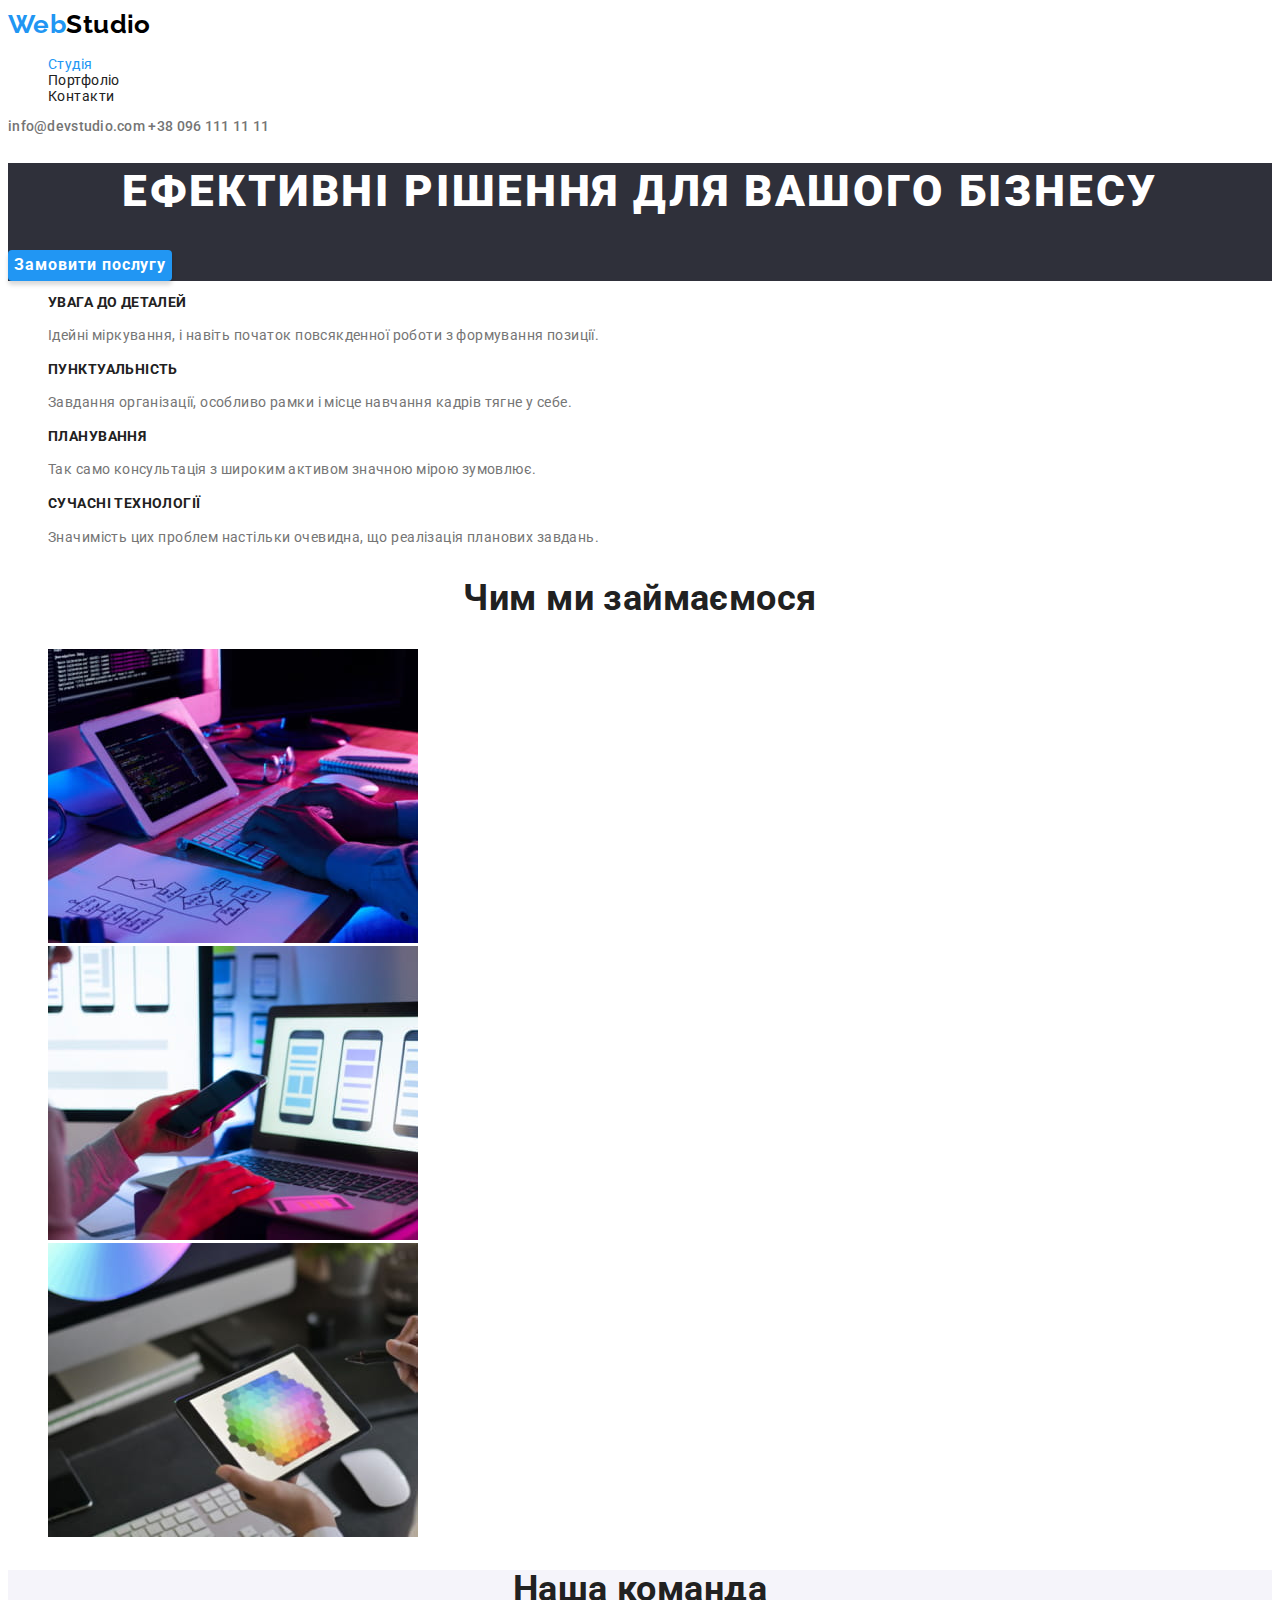
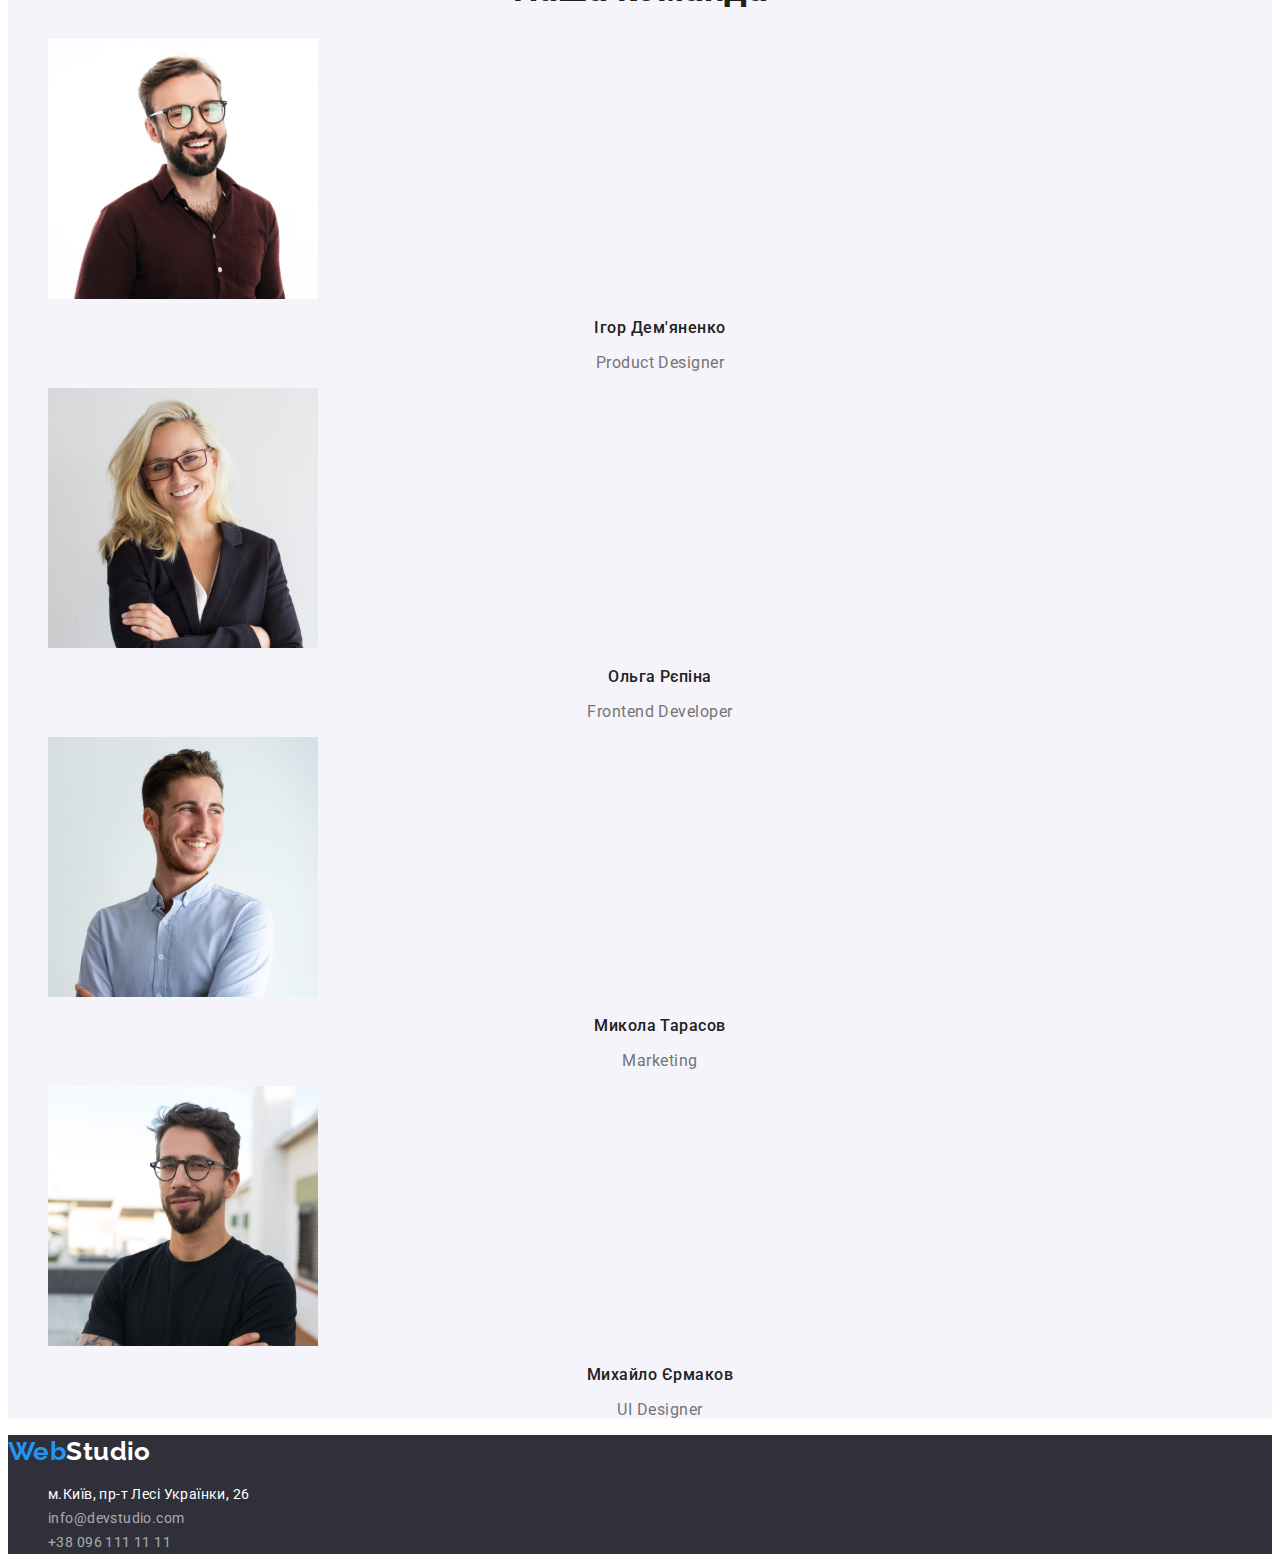
==== index.html @ 526a361c "Initial commit" ====
<!DOCTYPE html>
<html lang="uk">
  <head>
    <meta charset="UTF-8" />
    <meta http-equiv="X-UA-Compatible" content="IE=edge" />
    <meta name="viewport" content="width=device-width, initial-scale=1.0" />
    <title lang="en">WebStudio</title>
    <!--Custom styles-->
    <link rel="stylesheet" href="./css/styles.css" />
    <link
      href="https://fonts.googleapis.com/css2?family=Oleo+Script&family=Raleway:wght@700&family=Roboto:wght@400;500;700;900&display=swap"
      rel="stylesheet"
    />
  </head>
  <body>
    <header>
      <a href="index.html"><span class="logo-blue">Web</span><span class="logo-black">Studio</span></a>
      <nav class="nav">
        <ul class="list">
          <li><a class="nav-link-current" href="index.html">Студія</a></li>
          <li><a class="nav-link" href="portfolio.html">Портфоліо</a></li>
          <li><a class="nav-link" href="index.html">Контакти</a></li>
        </ul>
      </nav>
      <div>
        <a class="contact-link" href="mailto:info@devstudio.com">info@devstudio.com</a>
        <a class="contact-link" href="tel:+380961111111">+38 096 111 11 11</a>
      </div>
    </header>
    <main>
      <!--Head-->
      <section class="cover">
        <h1 class="hero-title">Ефективні рішення для вашого бізнесу</h1>
        <button class="button" type="button">Замовити послугу</button>
      </section>
      <!--Work-->
      <section>
        <h2 class="visually-hidden">Переваги</h2>
        <ul class="list">
          <li>
            <h3 class="features-name">увага до деталей</h3>
            <p class="features-text"
              >Ідейні міркування, і навіть початок повсякденної роботи з формування позиції.</p
            >
          </li>
          <li>
            <h3 class="features-name">пунктуальність</h3>
            <p class="features-text"
              >Завдання організації, особливо рамки і місце навчання кадрів тягне у себе.</p
            >
          </li>
          <li>
            <h3 class="features-name">планування</h3>
            <p class="features-text"
              >Так само консультація з широким активом значною мірою зумовлює.</p
            >
          </li>
          <li>
            <h3 class="features-name">сучасні технології</h3>
            <p class="features-text"
              >Значимість цих проблем настільки очевидна, що реалізація планових завдань.</p
            >
          </li>
        </ul>
      </section>
      <section>
        <h2 class="section-head">Чим ми займаємося</h2>
        <ul class="img-list">
          <li
            ><img
              src="./images/work/box1.jpg"
              alt="man typing on a keyboard"
              width="370"
              height="294"
          /></li>
          <li
            ><img
              src="./images/work/box2.jpg"
              alt="smartphone and laptop synchronization"
              width="370"
              height="294"
          /></li>
          <li
            ><img src="./images/work/box3.jpg" alt="colors on tablet" width="370" height="294"
          /></li>
        </ul>
      </section>
      <!--Team-->
      <section class="team">
        <h2 class="section-head">Наша команда</h2>
        <ul class="img-list">
          <li>
            <img
              src="./images/team/team-card-1.jpg"
              alt="Igor Demyanenko"
              width="270"
              height="260"
            />
            <h3 class="name-item">Ігор Дем'яненко</h3>
            <p class="skill-item">Product Designer</p>
          </li>
          <li>
            <img src="./images/team/team-card-2.jpg" alt="Olga Repina" width="270" height="260" />
            <h3 class="name-item">Ольга Рєпіна</h3>
            <p class="skill-item">Frontend Developer</p>
          </li>
          <li>
            <img
              src="./images/team/team-card-3.jpg"
              alt="Mikola Tarasov"
              width="270"
              height="260"
            />
            <h3 class="name-item">Микола Тарасов</h3>
            <p class="skill-item">Marketing</p>
          </li>
          <li>
            <img
              src="./images/team/team-card-4.jpg"
              alt="Mikhailo Yermakov"
              width="270"
              height="260"
            />
            <h3 class="name-item">Михайло Єрмаков</h3>
            <p class="skill-item">UI Designer</p>
          </li>
        </ul>
      </section>
    </main>
    <footer class="footer">
      <div class="logo-footer">
        <a href="index.html"><span class="logo-blue">Web</span><span class="logo-white">Studio</span></a>
      </div>
      <address class="address">
        <ul class="address list">
          <li class="address-item">
            <a
              class="address-place"
              href="https://goo.gl/maps/5dyNqoqy7dvXmAK19"
              target="_blank"
              rel="noopener nofollow"
              >м.Київ, пр-т Лесі Українки, 26</a
            >
          </li>
          <li class="address-item">
            <a class="address-contact" href="mailto:info@devstudio.com">info@devstudio.com</a>
          </li>
          <li class="address-item">
            <a class="address-contact" href="tel:+380961111111">+38 096 111 11 11</a>
          </li>
        </ul>
      </address>
    </footer>
  </body>
</html>
---- css/styles.css ----
:root {
  --main-text-color: #212121;
  --title-text-color: #757575;
  --accent-color: #2196f3;
  --main-background-color: #ffffff;
  --background-team: #f5f4fa;
  --logo-black: #000000;
  --background-porfolio: #eeeeee;
  --horisontal-line: #ececec;
  --background-footer: #2f303a;
}

body {
  background-color: var(--main-background-color);
  color: var(--main-text-color);
  font-family: 'Roboto', sans-serif, 'Raleway', sans-serif;
  font-size: 14px;
  letter-spacing: 0.03em;
}

.logo-blue, .logo-black, .logo-white {
  color: var(--accent-color);
  text-decoration: none;
  font-style: normal;
  font-weight: 700;
  font-size: 26px;
  /*line-height: 31px;*/
  line-height: 1.3;
  font-family: Raleway;
}
.logo-black {
  color: var(--logo-black);
}

.logo-white {
  color: var(--main-background-color);
  
}

a {
  /*font-weight: 500;
  font-size: 14px;
  line-height: 1.14;*/
  text-decoration: none;
}

.list {
  list-style: none;
}

.nav-link {
  color: var(--main-text-color);
}

.nav-link-current {
  color: var(--accent-color);
}

.nav-link:hover {
  color: var(--accent-color);
}
.contact-link {
  color: var(--title-text-color);
  font-style: normal;
  font-weight: 500;
  font-size: 14px;
  line-height: 16px;
  letter-spacing: 0.02em;
}
.contact-link:hover, 
.contact-link:focus {
  color: var(--accent-color);
}
.cover {
  background-color: #2f303a;
}
.hero-title {
  font-size: 44px;
  font-weight: 900;
  line-height: 1.3;
  text-align: center;
  text-transform: uppercase;
  color: var(--main-background-color);
  letter-spacing: 0.06em;
}
.button {
  font-family: inherit;
  color: var(--main-background-color);
  background-color: var(--accent-color);
  font-weight: 700;
  font-size: 16px;
  line-height: 1.8;
  display: flex;
  align-items: center;
  text-align: center;
  box-shadow: 0px 4px 4px rgba(0, 0, 0, 0.15);
  border-radius: 4px;
  cursor: pointer;
  letter-spacing: 0.06em;
}
.visually-hidden {
  position: absolute;
  width: 1px;
  height: 1px;
  margin: -1px;
  border: 0;
  padding: 0;
  white-space: nowrap;
  clip-path: inset(100%);
  clip: rect(0 0 0 0);
  overflow: hidden;
}

.features-name {
  font-size: 14px;
  line-height: 1.1;
  text-transform: uppercase;
}
.features-text {
  font-size: 14px;
  line-height: 1.7;
  color: var(--title-text-color);
}
.team {
  background-color: var(--background-team);
}
.section-head {
  font-size: 36px;
  line-height: 1.1;
  text-align: center;
}
.img-list {
  list-style-type: none;
}
.name-item {
  font-family: 'Roboto';
  font-style: normal;
  font-weight: 500;
  font-size: 16px;
  line-height: 19px;
  text-align: center;
  letter-spacing: 0.03em;
  top: 1922px;
  color: var(--main-text-color);
}
.skill-item {
  font-family: 'Roboto';
  font-style: normal;
  font-weight: 400;
  font-size: 16px;
  line-height: 19px;
  text-align: center;
  letter-spacing: 0.03em;
  color: var(--title-text-color);
}
.footer {
  color: rgba(255, 255, 255, 0.6);
  background-color: var(--background-footer);
}
.logo-footer {
  font-size: 26px;
  line-height: 1.2;
  text-decoration: none;
}
.address {
  font-style: inherit;
}
.list {
  list-style: none;
}
.address-place:hover {
  color: var(--accent-color);
}
.address-contact:hover {
  color: var(--accent-color);
}
.address-place {
  font-size: 14px;
  line-height: 1.7;
  color: var(--main-background-color);
}
.link {
  text-decoration: none;
}
.address-contact {
  font-size: 14px;
  line-height: 1.7;
  color: rgba(255, 255, 255, 0.6);
}
.group-nav {
  list-style-type: none;
  font-family: inherit;
}
button {
  border: none;
}
.btn {
  color: var(--main-text-color);
  background-color: var(--background-team);
  font-weight: 500;
  font-size: 16px;
  line-height: 26px;
  text-align: center;
  letter-spacing: 0.03em;
  border-radius: 4px;
  
}
.btn:hover {
  color: var(--main-background-color);
  background-color: #2196f3;
}

.project-name {
  font-style: normal;
  font-weight: 700;
  font-size: 18px;
  line-height: 36px;
  letter-spacing: 0.06em;
  color: var(--main-text-color);
}
.project-text {
  font-style: normal;
  font-weight: 400;
  font-size: 16px;
  line-height: 30px;
  letter-spacing: 0.03em;
  color: var(--title-text-color);
}
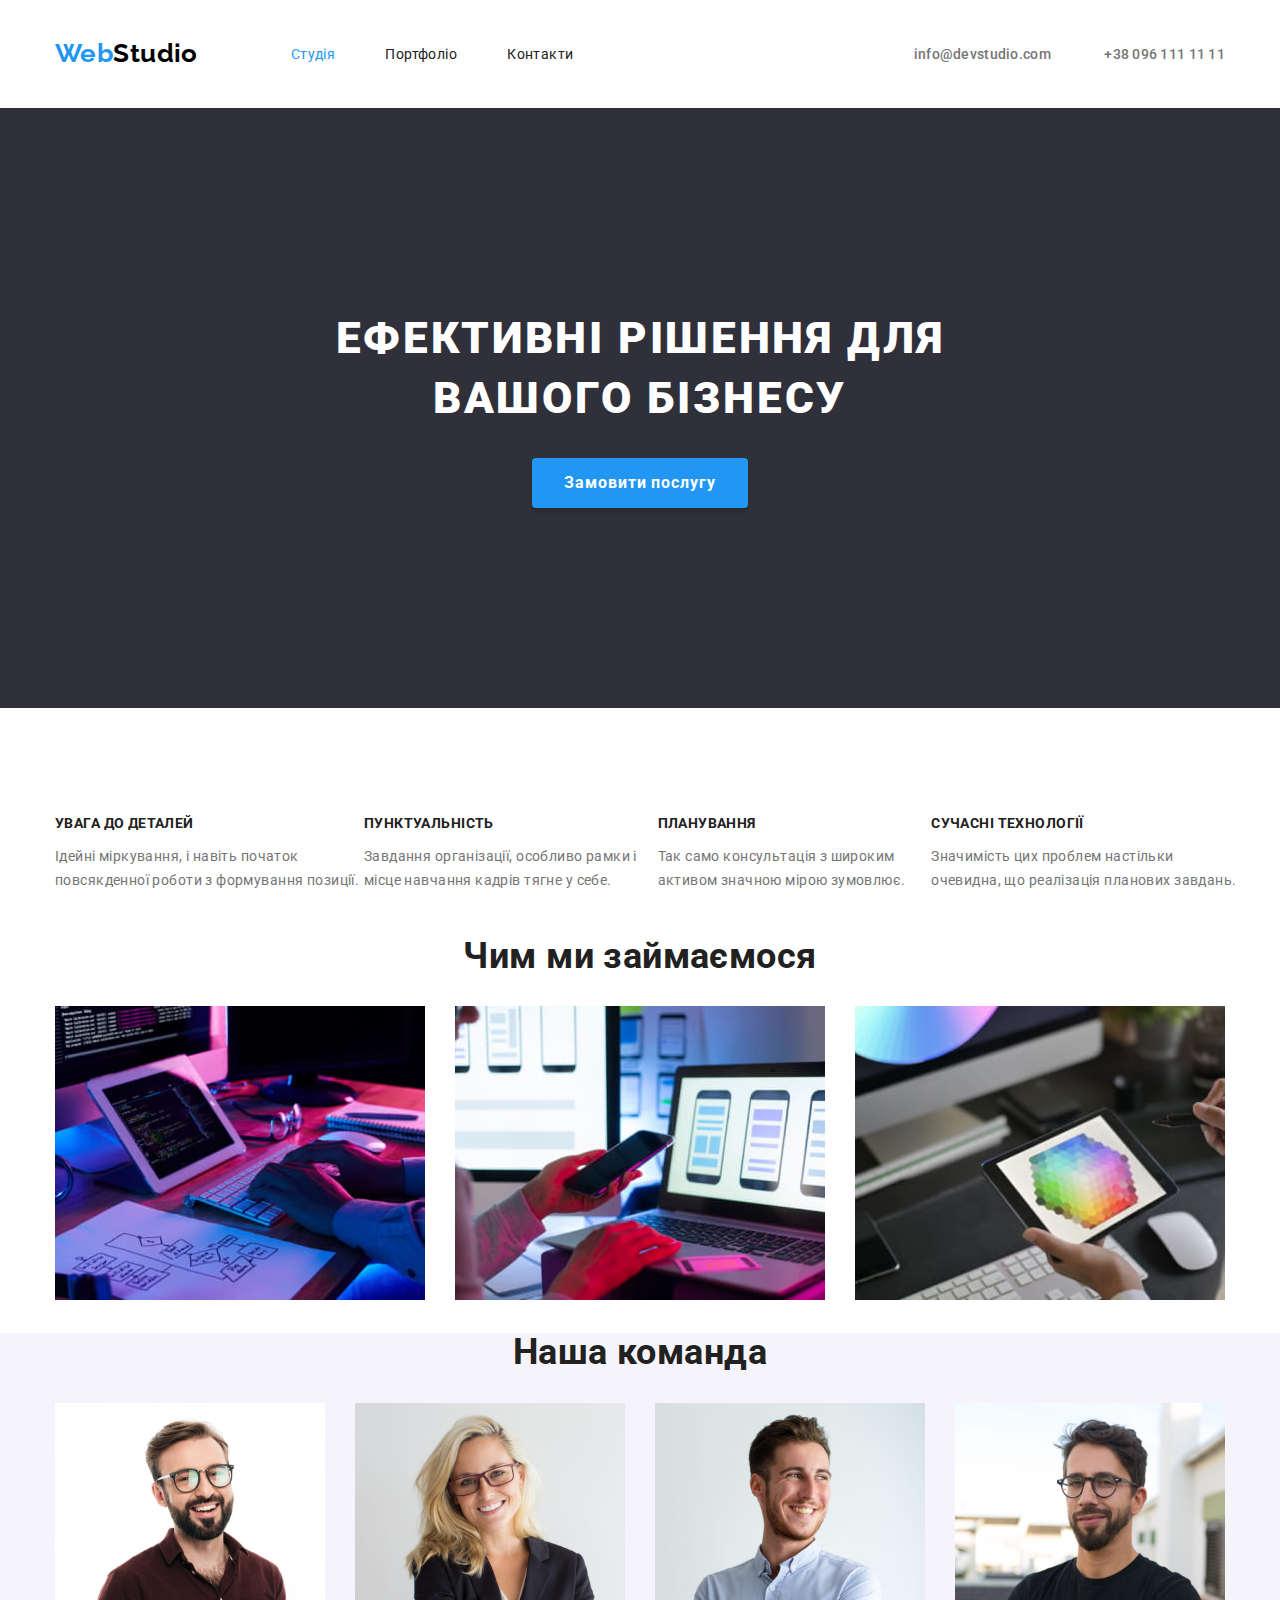
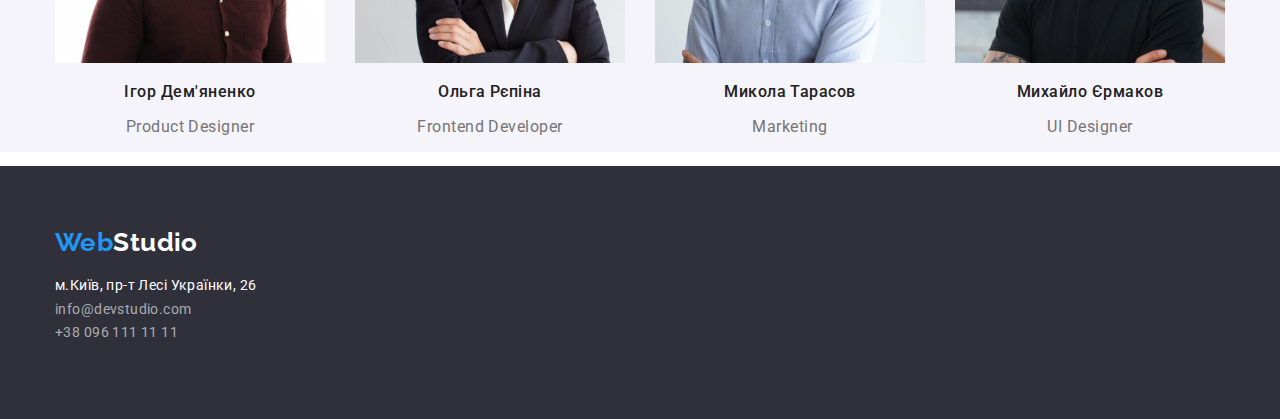
==== commit f9e36d3d: "upd" ====
--- a/index.html
+++ b/index.html
@@ -6,6 +6,10 @@
     <meta name="viewport" content="width=device-width, initial-scale=1.0" />
     <title lang="en">WebStudio</title>
     <!--Custom styles-->
+    <link
+      rel="stylesheet"
+      href="https://cdnjs.cloudflare.com/ajax/libs/modern-normalize/1.1.0/modern-normalize.min.css"
+    />
     <link rel="stylesheet" href="./css/styles.css" />
     <link
       href="https://fonts.googleapis.com/css2?family=Oleo+Script&family=Raleway:wght@700&family=Roboto:wght@400;500;700;900&display=swap"
@@ -13,30 +17,32 @@
     />
   </head>
   <body>
-    <header>
-      <a href="index.html"><span class="logo-blue">Web</span><span class="logo-black">Studio</span></a>
-      <nav class="nav">
-        <ul class="list">
-          <li><a class="nav-link-current" href="index.html">Студія</a></li>
-          <li><a class="nav-link" href="portfolio.html">Портфоліо</a></li>
-          <li><a class="nav-link" href="index.html">Контакти</a></li>
+    <header class="page-header">
+      <nav class="nav container">
+        <a href="index.html"
+          ><span class="logo-blue">Web</span><span class="logo-black">Studio</span></a
+        >
+        <ul class="nav-list">
+          <li class="item"><a class="nav-link-current" href="index.html">Студія</a></li>
+          <li class="item"><a class="nav-link" href="portfolio.html">Портфоліо</a></li>
+          <li class="item"><a class="nav-link" href="index.html">Контакти</a></li>
         </ul>
+        <div class="contant-nav">
+          <a class="contact-link" href="mailto:info@devstudio.com">info@devstudio.com</a>
+          <a class="contact-link" href="tel:+380961111111">+38 096 111 11 11</a>
+        </div>
       </nav>
-      <div>
-        <a class="contact-link" href="mailto:info@devstudio.com">info@devstudio.com</a>
-        <a class="contact-link" href="tel:+380961111111">+38 096 111 11 11</a>
-      </div>
     </header>
     <main>
       <!--Head-->
       <section class="cover">
-        <h1 class="hero-title">Ефективні рішення для вашого бізнесу</h1>
+        <h1 class="hero-title">Ефективні рішення для <br />вашого бізнесу</h1>
         <button class="button" type="button">Замовити послугу</button>
       </section>
       <!--Work-->
-      <section>
+      <section class="work">
         <h2 class="visually-hidden">Переваги</h2>
-        <ul class="list">
+        <ul class="list container">
           <li>
             <h3 class="features-name">увага до деталей</h3>
             <p class="features-text"
@@ -64,8 +70,8 @@
         </ul>
       </section>
       <section>
-        <h2 class="section-head">Чим ми займаємося</h2>
-        <ul class="img-list">
+        <h2 class="section-head container">Чим ми займаємося</h2>
+        <ul class="img-list container">
           <li
             ><img
               src="./images/work/box1.jpg"
@@ -88,7 +94,7 @@
       <!--Team-->
       <section class="team">
         <h2 class="section-head">Наша команда</h2>
-        <ul class="img-list">
+        <ul class="img-list container">
           <li>
             <img
               src="./images/team/team-card-1.jpg"
@@ -128,11 +134,13 @@
       </section>
     </main>
     <footer class="footer">
-      <div class="logo-footer">
-        <a href="index.html"><span class="logo-blue">Web</span><span class="logo-white">Studio</span></a>
+      <div class="logo-footer container">
+        <a href="index.html"
+          ><span class="logo-blue">Web</span><span class="logo-white">Studio</span></a
+        >
       </div>
       <address class="address">
-        <ul class="address list">
+        <ul class="address-list container">
           <li class="address-item">
             <a
               class="address-place"
--- a/css/styles.css
+++ b/css/styles.css
@@ -18,7 +18,21 @@
   letter-spacing: 0.03em;
 }
 
-.logo-blue, .logo-black, .logo-white {
+.page-header {
+  background-color: var(--main-background-color);
+}
+
+.nav {
+  display: flex;
+  align-items: center;
+  margin-left: auto;
+  margin-right: auto;
+  width: 1230px;
+}
+
+.logo-blue,
+.logo-black,
+.logo-white {
   color: var(--accent-color);
   text-decoration: none;
   font-style: normal;
@@ -29,12 +43,12 @@
   font-family: Raleway;
 }
 .logo-black {
+  margin-right: 93px;
   color: var(--logo-black);
 }
 
 .logo-white {
   color: var(--main-background-color);
-  
 }
 
 a {
@@ -43,11 +57,32 @@
   line-height: 1.14;*/
   text-decoration: none;
 }
-
+.nav-list {
+  list-style: none;
+  display: flex;
+  padding-left: 0;
+}
 .list {
-  list-style: none;
-}
-
+  display: flex;
+  margin-top: 94px;
+  margin-left: auto;
+  margin-right: auto;
+  width: 1230px;
+  list-style: none;
+  padding-left: 0;
+  padding-right: 30px;
+}
+.list:last-child {
+  padding-right: 0;
+}
+
+.item {
+  margin-right: 50px;
+}
+
+.item:last-child {
+  margin-right: 0;
+}
 .nav-link {
   color: var(--main-text-color);
 }
@@ -59,6 +94,25 @@
 .nav-link:hover {
   color: var(--accent-color);
 }
+
+.nav-link-current,
+.nav-link {
+  display: block;
+  padding-top: 32px;
+  padding-bottom: 32px;
+}
+.contant-nav {
+  margin-left: auto;
+}
+
+.contant-nav .contact-link {
+  margin-right: 50px;
+}
+
+.contact-link:last-child {
+  margin-right: 0;
+}
+
 .contact-link {
   color: var(--title-text-color);
   font-style: normal;
@@ -67,21 +121,33 @@
   line-height: 16px;
   letter-spacing: 0.02em;
 }
-.contact-link:hover, 
+.contact-link:hover,
 .contact-link:focus {
   color: var(--accent-color);
 }
 .cover {
   background-color: #2f303a;
+  text-align: center;
 }
 .hero-title {
+  margin: 0;
   font-size: 44px;
   font-weight: 900;
   line-height: 1.3;
-  text-align: center;
   text-transform: uppercase;
   color: var(--main-background-color);
   letter-spacing: 0.06em;
+  margin-bottom: 30px;
+  padding-top: 200px;
+  font-family: 'Roboto';
+  font-style: normal;
+  line-height: 60px;
+
+  text-align: center;
+  letter-spacing: 0.06em;
+  text-transform: uppercase;
+
+  color: #ffffff;
 }
 .button {
   font-family: inherit;
@@ -90,13 +156,18 @@
   font-weight: 700;
   font-size: 16px;
   line-height: 1.8;
-  display: flex;
-  align-items: center;
-  text-align: center;
+  /*display: flex;
+  align-items: center;
+  text-align: center;*/
   box-shadow: 0px 4px 4px rgba(0, 0, 0, 0.15);
   border-radius: 4px;
   cursor: pointer;
   letter-spacing: 0.06em;
+  margin-bottom: 200px;
+  width: 216px;
+  height: 50px;
+  left: 692px;
+  top: 430px;
 }
 .visually-hidden {
   position: absolute;
@@ -131,6 +202,28 @@
 }
 .img-list {
   list-style-type: none;
+  display: flex;
+  align-items: center;
+  margin-left: auto;
+  margin-right: auto;
+  width: 1230px;
+  padding-left: 0px;
+  padding-right: 0px;
+}
+.img-list li {
+  margin-right: 30px;
+}
+.img-list li:last-child {
+  margin-right: 0px;
+}
+.address {
+  padding-bottom: 60px;
+}
+.address-list .address-item {
+  text-decoration: none;
+}
+.address-list {
+  list-style: none;
 }
 .name-item {
   font-family: 'Roboto';
@@ -161,6 +254,7 @@
   font-size: 26px;
   line-height: 1.2;
   text-decoration: none;
+  padding-top: 60px;
 }
 .address {
   font-style: inherit;
@@ -188,6 +282,12 @@
   color: rgba(255, 255, 255, 0.6);
 }
 .group-nav {
+  display: flex;
+  align-items: center;
+
+  justify-content: center;
+  margin-top: 94px;
+
   list-style-type: none;
   font-family: inherit;
 }
@@ -195,6 +295,7 @@
   border: none;
 }
 .btn {
+  margin-right: 8px;
   color: var(--main-text-color);
   background-color: var(--background-team);
   font-weight: 500;
@@ -203,7 +304,8 @@
   text-align: center;
   letter-spacing: 0.03em;
   border-radius: 4px;
-  
+  padding: 6px 22px;
+  min-width: 73px;
 }
 .btn:hover {
   color: var(--main-background-color);
@@ -226,3 +328,26 @@
   letter-spacing: 0.03em;
   color: var(--title-text-color);
 }
+.img-portfolio {
+  list-style: none;
+  display: flex;
+  flex-wrap: wrap;
+  align-items: center;
+  margin-left: auto;
+  margin-right: auto;
+  width: 1230px;
+}
+.img-portfolio li {
+  padding-right: 30px;
+}
+.img-portfolio li:nth-last-child(3n + 1) {
+  padding-right: 0px;
+}
+.container {
+  width: 1200px;
+  padding-left: 15px;
+  padding-right: 15px;
+
+  margin-left: auto;
+  margin-right: auto;
+}
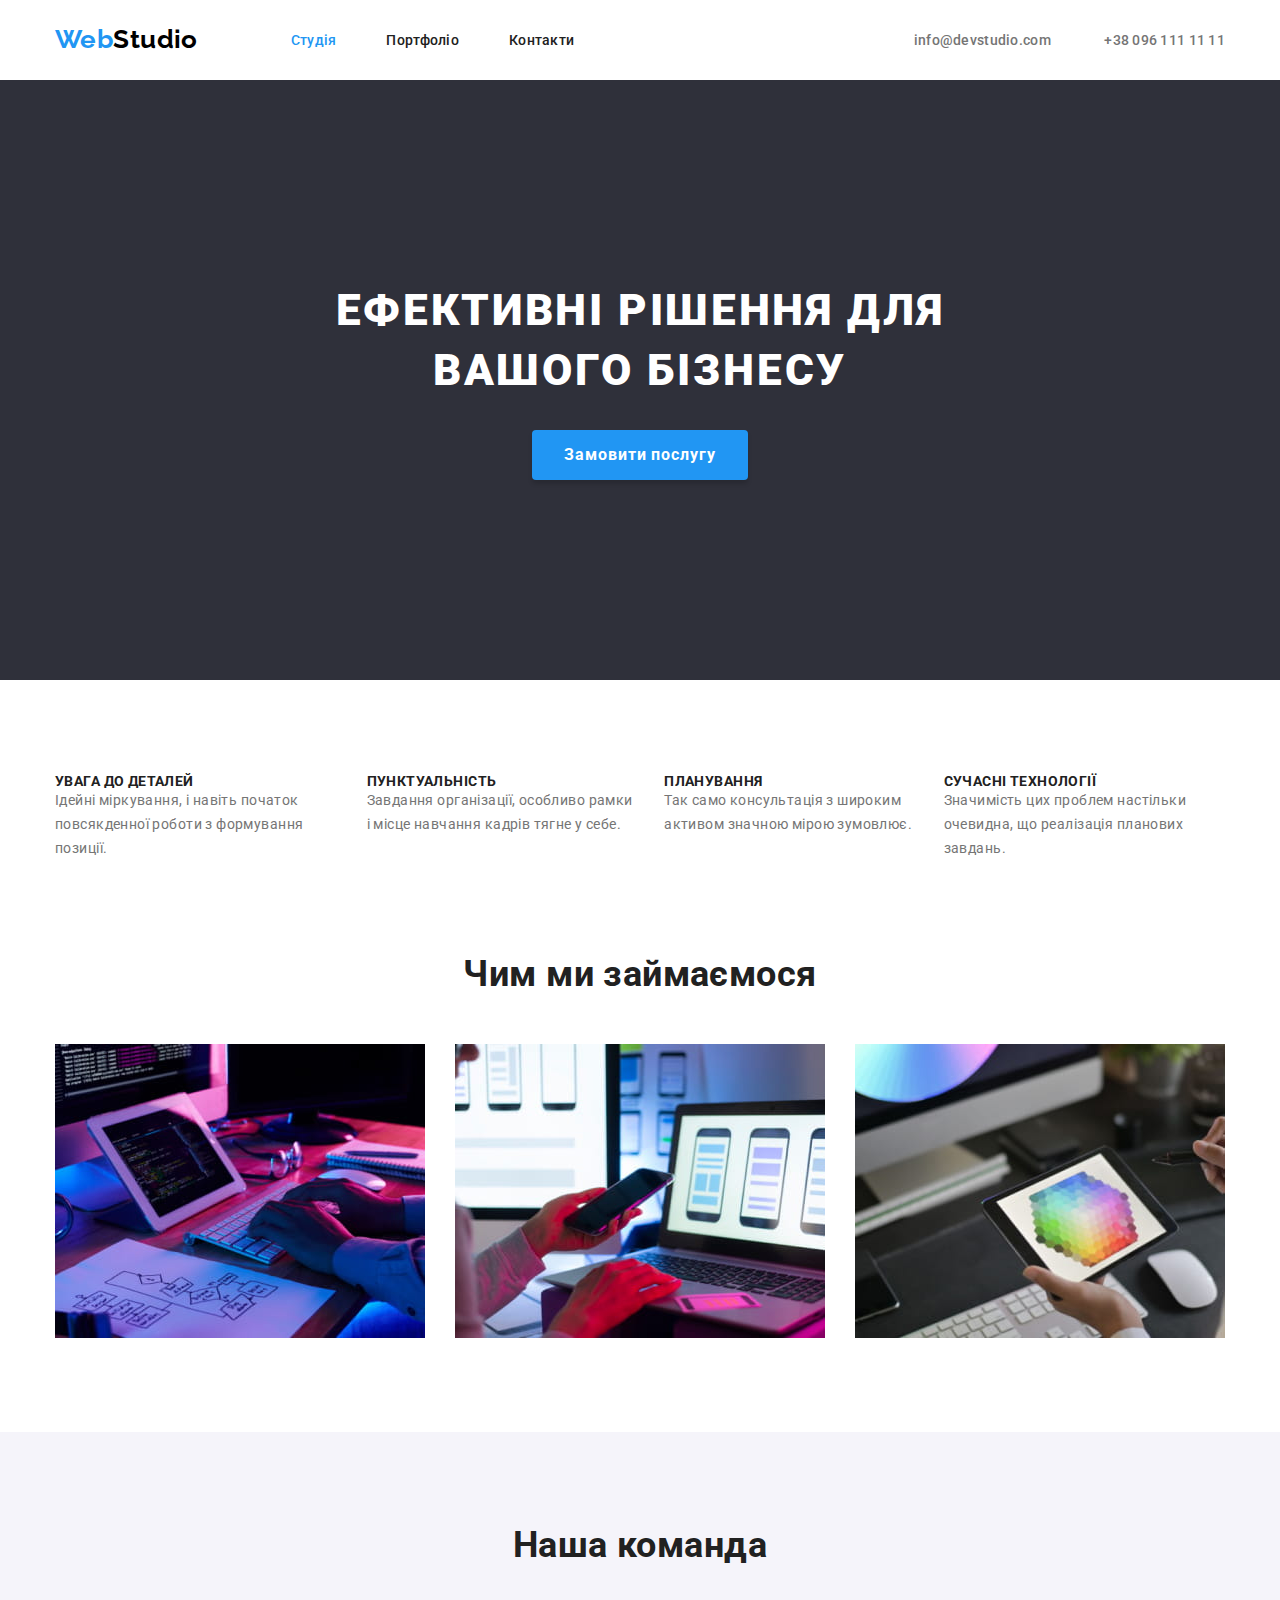
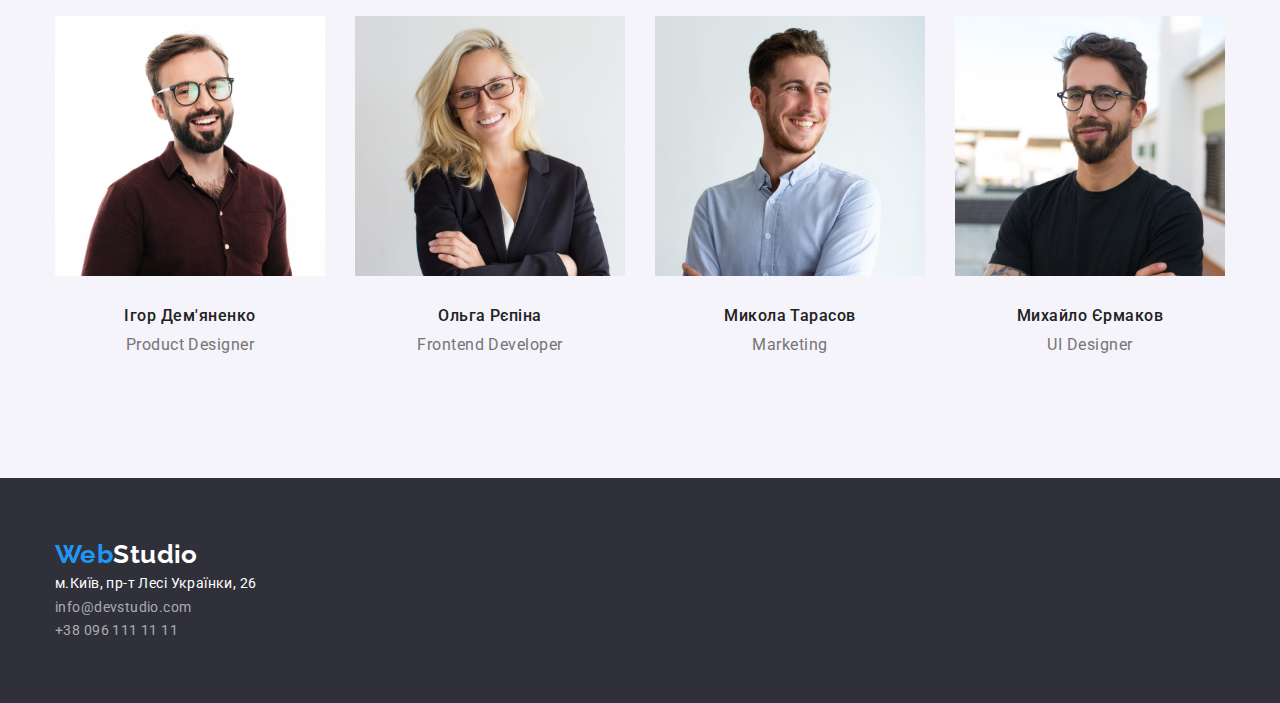
==== commit 02cd99d2: "upd" ====
--- a/index.html
+++ b/index.html
@@ -18,32 +18,36 @@
   </head>
   <body>
     <header class="page-header">
-      <nav class="nav container">
-        <a href="index.html"
-          ><span class="logo-blue">Web</span><span class="logo-black">Studio</span></a
-        >
-        <ul class="nav-list">
-          <li class="item"><a class="nav-link-current" href="index.html">Студія</a></li>
-          <li class="item"><a class="nav-link" href="portfolio.html">Портфоліо</a></li>
-          <li class="item"><a class="nav-link" href="index.html">Контакти</a></li>
-        </ul>
+      <div class="container">
+        <div class="nav">
+        <nav  class="nav">
+          <a class="logo-blue" href="index.html">Web<span class="logo-black">Studio</span></a>
+          <ul class="nav-list">
+            <li class="item"><a class="nav-link-current" href="index.html">Студія</a></li>
+            <li class="item"><a class="nav-link" href="portfolio.html">Портфоліо</a></li>
+            <li class="item"><a class="nav-link" href="index.html">Контакти</a></li>
+          </ul>
+        </nav>
         <div class="contant-nav">
           <a class="contact-link" href="mailto:info@devstudio.com">info@devstudio.com</a>
           <a class="contact-link" href="tel:+380961111111">+38 096 111 11 11</a>
         </div>
-      </nav>
+      </div>
+    </div>
     </header>
     <main>
       <!--Head-->
       <section class="cover">
-        <h1 class="hero-title">Ефективні рішення для <br />вашого бізнесу</h1>
+        <h1 class="hero-title">Ефективні рішення для вашого бізнесу</h1>
         <button class="button" type="button">Замовити послугу</button>
       </section>
       <!--Work-->
       <section class="work">
         <h2 class="visually-hidden">Переваги</h2>
-        <ul class="list container">
+        <div class="container">
+        <ul class="list">
           <li>
+            
             <h3 class="features-name">увага до деталей</h3>
             <p class="features-text"
               >Ідейні міркування, і навіть початок повсякденної роботи з формування позиції.</p
@@ -68,10 +72,12 @@
             >
           </li>
         </ul>
+      </div>
       </section>
-      <section>
-        <h2 class="section-head container">Чим ми займаємося</h2>
-        <ul class="img-list container">
+      <section class="section-we-doing">
+        <div class="container">
+        <h2 class="section-head">Чим ми займаємося</h2>
+        <ul class="img-list">
           <li
             ><img
               src="./images/work/box1.jpg"
@@ -90,6 +96,7 @@
             ><img src="./images/work/box3.jpg" alt="colors on tablet" width="370" height="294"
           /></li>
         </ul>
+      </div>
       </section>
       <!--Team-->
       <section class="team">
@@ -102,11 +109,14 @@
               width="270"
               height="260"
             />
+            <div class="name-skill-item">
             <h3 class="name-item">Ігор Дем'яненко</h3>
             <p class="skill-item">Product Designer</p>
+          </div>
           </li>
           <li>
             <img src="./images/team/team-card-2.jpg" alt="Olga Repina" width="270" height="260" />
+            <div class="name-skill-item">
             <h3 class="name-item">Ольга Рєпіна</h3>
             <p class="skill-item">Frontend Developer</p>
           </li>
@@ -117,8 +127,10 @@
               width="270"
               height="260"
             />
+            <div class="name-skill-item">
             <h3 class="name-item">Микола Тарасов</h3>
             <p class="skill-item">Marketing</p>
+          </div>
           </li>
           <li>
             <img
@@ -127,16 +139,18 @@
               width="270"
               height="260"
             />
+            <div class="name-skill-item">
             <h3 class="name-item">Михайло Єрмаков</h3>
             <p class="skill-item">UI Designer</p>
+          </div>
           </li>
         </ul>
       </section>
     </main>
     <footer class="footer">
       <div class="logo-footer container">
-        <a href="index.html"
-          ><span class="logo-blue">Web</span><span class="logo-white">Studio</span></a
+        <a href="index.html" class="logo-blue"
+          >Web<span class="logo-white">Studio</span></a
         >
       </div>
       <address class="address">
--- a/css/styles.css
+++ b/css/styles.css
@@ -18,21 +18,70 @@
   letter-spacing: 0.03em;
 }
 
+h1,
+h2,
+h3,
+h4,
+h5,
+h6,
+p {
+  margin: 0;
+}
+
+img {
+  display: block;
+}
+
+address {
+  font-style: normal;
+}
+button {
+  display: block;
+  cursor: pointer;
+  border: none;
+  border-radius: 4px;
+}
+.section {
+  padding-top: 94px;
+  padding-bottom: 94px;
+}
+.container {
+  width: 1200px;
+  margin: 0 auto;
+  padding: 0 15px;
+}
+.list {
+  list-style: none;
+  padding-left: 0;
+  margin: 0;
+}
+.link {
+  text-decoration: none;
+}
 .page-header {
-  background-color: var(--main-background-color);
+  /*   background-color: var(--main-background-color); */
+  display: flex;
+  align-items: center;
+ 
+  height: 80px;
 }
 
 .nav {
   display: flex;
   align-items: center;
-  margin-left: auto;
-  margin-right: auto;
-  width: 1230px;
-}
+ /*  margin-left: auto;
+  margin-right: auto; */
+  /*  width: 1230px; */
+} 
 
 .logo-blue,
 .logo-black,
 .logo-white {
+  list-style: none;
+  display: flex;
+  padding-left: 0;
+  margin-left: 0;
+  margin: 0;
   color: var(--accent-color);
   text-decoration: none;
   font-style: normal;
@@ -43,7 +92,7 @@
   font-family: Raleway;
 }
 .logo-black {
-  margin-right: 93px;
+ /*  margin-right: 93px; */
   color: var(--logo-black);
 }
 
@@ -61,16 +110,20 @@
   list-style: none;
   display: flex;
   padding-left: 0;
+  margin: 0;
+  margin-left: 93px;
 }
 .list {
   display: flex;
-  margin-top: 94px;
+  gap: 30px;
+  /* margin-top: 94px;
   margin-left: auto;
-  margin-right: auto;
-  width: 1230px;
+  margin-right: auto; */
+  /* width: 1230px; */
   list-style: none;
   padding-left: 0;
-  padding-right: 30px;
+ /*  padding-right: 30px; */
+ margin: 0;
 }
 .list:last-child {
   padding-right: 0;
@@ -100,8 +153,15 @@
   display: block;
   padding-top: 32px;
   padding-bottom: 32px;
+  font-family: 'Roboto';
+  font-style: normal;
+  font-weight: 500;
+  font-size: 14px;
+  line-height: 16px;
+  letter-spacing: 0.02em;
 }
 .contant-nav {
+  
   margin-left: auto;
 }
 
@@ -128,9 +188,12 @@
 .cover {
   background-color: #2f303a;
   text-align: center;
+  padding: 200px 0;
+ 
+
 }
 .hero-title {
-  margin: 0;
+  margin: 0 auto;
   font-size: 44px;
   font-weight: 900;
   line-height: 1.3;
@@ -138,9 +201,9 @@
   color: var(--main-background-color);
   letter-spacing: 0.06em;
   margin-bottom: 30px;
-  padding-top: 200px;
-  font-family: 'Roboto';
-  font-style: normal;
+ /*  padding-top: 200px; */
+  /* font-family: 'Roboto'; */
+  /* font-style: normal; */
   line-height: 60px;
 
   text-align: center;
@@ -148,6 +211,7 @@
   text-transform: uppercase;
 
   color: #ffffff;
+  width: 696px;
 }
 .button {
   font-family: inherit;
@@ -155,19 +219,19 @@
   background-color: var(--accent-color);
   font-weight: 700;
   font-size: 16px;
-  line-height: 1.8;
-  /*display: flex;
-  align-items: center;
-  text-align: center;*/
+  line-height: 1.88;
   box-shadow: 0px 4px 4px rgba(0, 0, 0, 0.15);
   border-radius: 4px;
   cursor: pointer;
   letter-spacing: 0.06em;
-  margin-bottom: 200px;
-  width: 216px;
-  height: 50px;
-  left: 692px;
-  top: 430px;
+   min-width: 216px;
+
+  margin: 0 auto;
+  /* margin-bottom: 200px;  */
+  padding: 10px 32px;
+}
+.work{
+  padding: 94px 0 ;
 }
 .visually-hidden {
   position: absolute;
@@ -180,6 +244,8 @@
   clip-path: inset(100%);
   clip: rect(0 0 0 0);
   overflow: hidden;
+  margin: 0;
+  padding: 0;
 }
 
 .features-name {
@@ -188,17 +254,24 @@
   text-transform: uppercase;
 }
 .features-text {
-  font-size: 14px;
+  /* margin-right: 30px;
+  font-size: 14px; */
   line-height: 1.7;
   color: var(--title-text-color);
 }
+.section-we-doing{
+  padding-bottom: 94px;
+}
 .team {
   background-color: var(--background-team);
+  padding-top: 94px;
+  padding-bottom: 94px;
 }
 .section-head {
   font-size: 36px;
   line-height: 1.1;
   text-align: center;
+  margin-bottom: 50px;
 }
 .img-list {
   list-style-type: none;
@@ -206,7 +279,8 @@
   align-items: center;
   margin-left: auto;
   margin-right: auto;
-  width: 1230px;
+  margin: 0;
+  /* width: 1230px; */
   padding-left: 0px;
   padding-right: 0px;
 }
@@ -215,6 +289,12 @@
 }
 .img-list li:last-child {
   margin-right: 0px;
+}
+.name-skill-item{
+  padding-top: 30px;
+  padding-bottom: 30px;
+ /*  margin-top: 30px;
+  margin-bottom: 30px; */
 }
 .address {
   padding-bottom: 60px;
@@ -235,11 +315,12 @@
   letter-spacing: 0.03em;
   top: 1922px;
   color: var(--main-text-color);
+  margin-bottom: 10px;
 }
 .skill-item {
-  font-family: 'Roboto';
-  font-style: normal;
-  font-weight: 400;
+ /*  font-family: 'Roboto';
+  font-style: normal;
+  font-weight: 400; */
   font-size: 16px;
   line-height: 19px;
   text-align: center;
@@ -319,6 +400,7 @@
   line-height: 36px;
   letter-spacing: 0.06em;
   color: var(--main-text-color);
+  padding-top: 20px;
 }
 .project-text {
   font-style: normal;
@@ -327,6 +409,8 @@
   line-height: 30px;
   letter-spacing: 0.03em;
   color: var(--title-text-color);
+  padding-top: 4px;
+  padding-bottom: 50px;
 }
 .img-portfolio {
   list-style: none;
@@ -335,15 +419,18 @@
   align-items: center;
   margin-left: auto;
   margin-right: auto;
-  width: 1230px;
+  margin: 0;
+  padding: 0;
+  /* width: 1230px; */
 }
 .img-portfolio li {
   padding-right: 30px;
+
 }
 .img-portfolio li:nth-last-child(3n + 1) {
   padding-right: 0px;
 }
-.container {
+ .container {
   width: 1200px;
   padding-left: 15px;
   padding-right: 15px;
@@ -351,3 +438,4 @@
   margin-left: auto;
   margin-right: auto;
 }
+
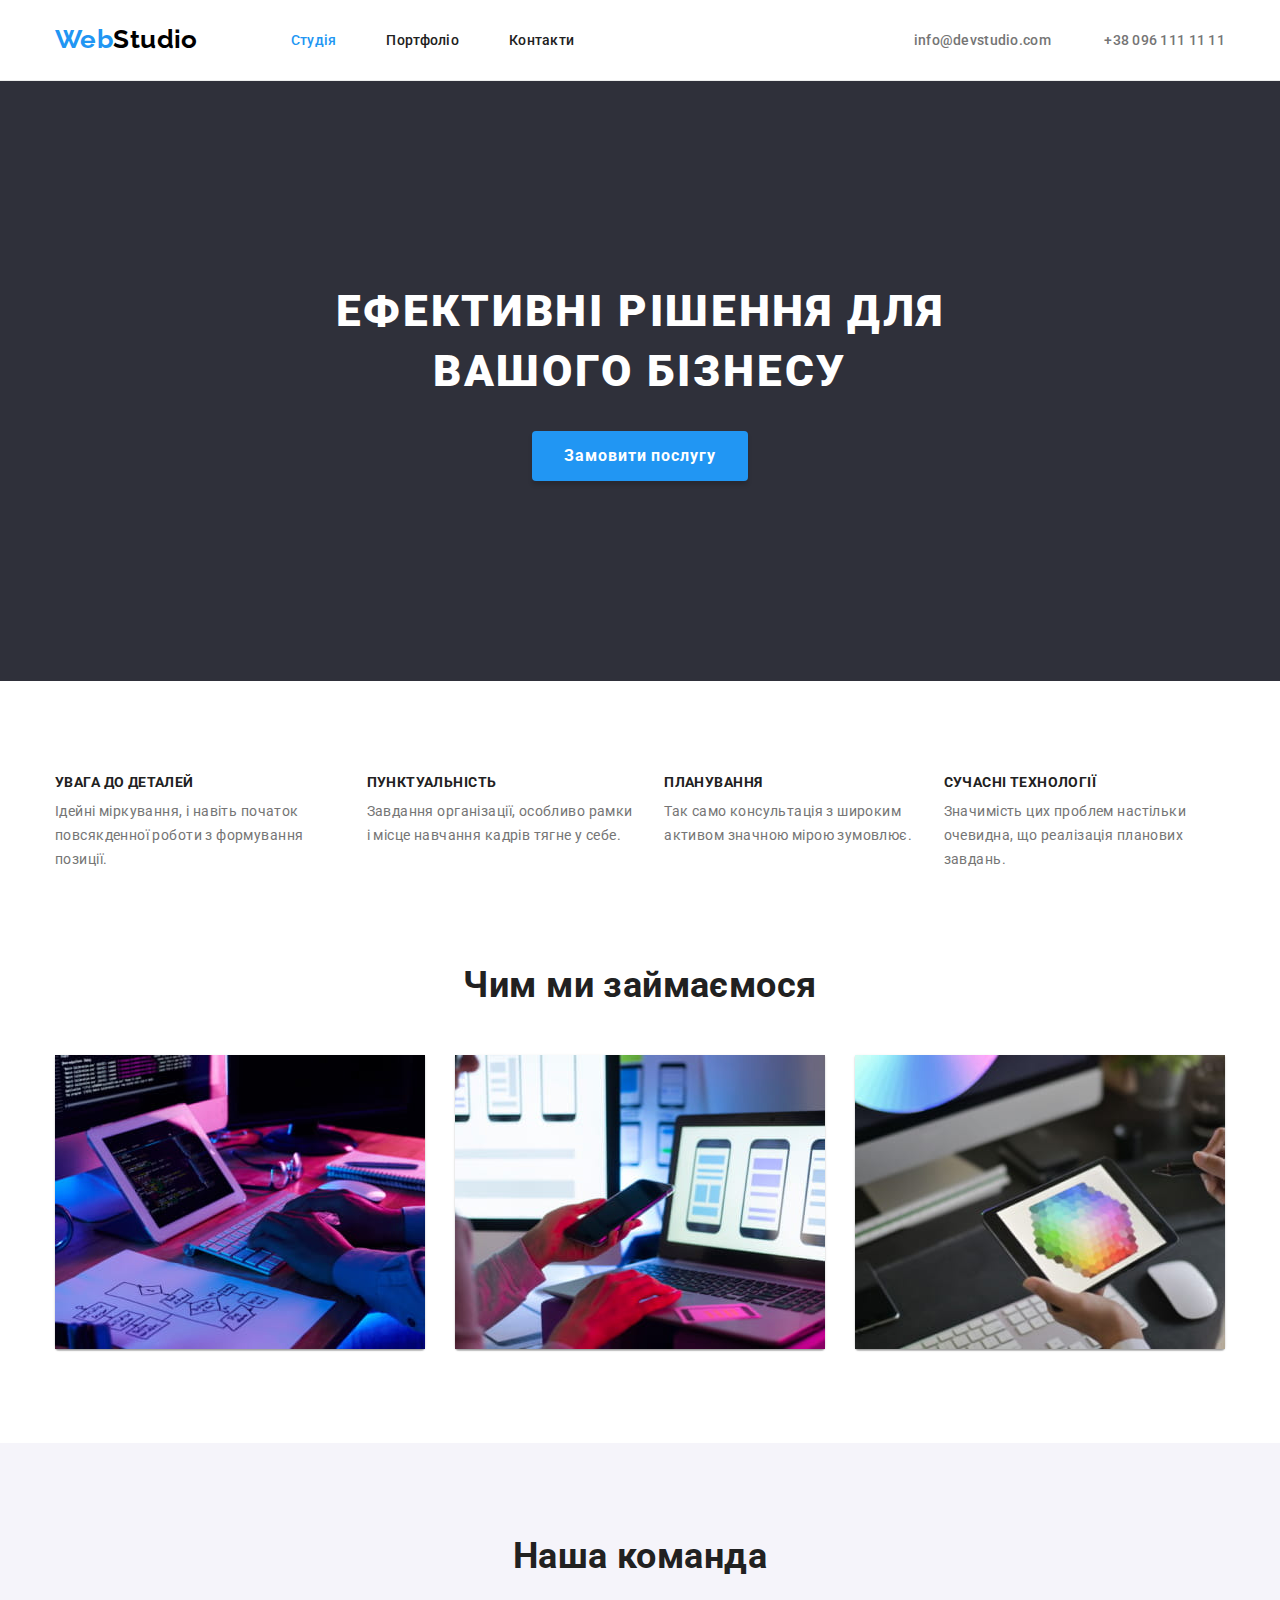
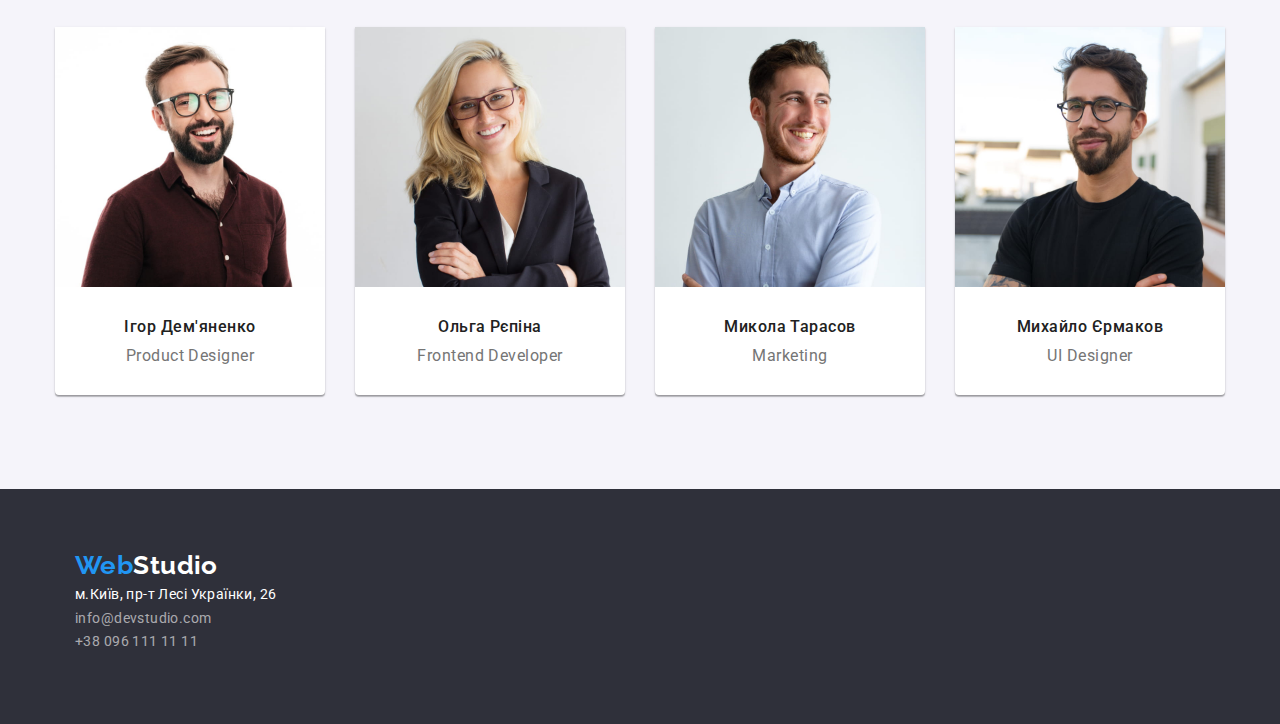
==== commit 8ba34a59: "update0930" ====
--- a/index.html
+++ b/index.html
@@ -38,14 +38,16 @@
     <main>
       <!--Head-->
       <section class="cover">
+       <div class="container">
         <h1 class="hero-title">Ефективні рішення для вашого бізнесу</h1>
         <button class="button" type="button">Замовити послугу</button>
+      </div>
       </section>
       <!--Work-->
       <section class="work">
         <h2 class="visually-hidden">Переваги</h2>
         <div class="container">
-        <ul class="list">
+        <ul class="list-features">
           <li>
             
             <h3 class="features-name">увага до деталей</h3>
@@ -100,6 +102,7 @@
       </section>
       <!--Team-->
       <section class="team">
+        <div class="container">
         <h2 class="section-head">Наша команда</h2>
         <ul class="img-list container">
           <li>
@@ -145,6 +148,7 @@
           </div>
           </li>
         </ul>
+      </div>
       </section>
     </main>
     <footer class="footer">
@@ -152,26 +156,27 @@
         <a href="index.html" class="logo-blue"
           >Web<span class="logo-white">Studio</span></a
         >
+        <address class="address">
+          <ul class="address-list list">
+            <li class="address-item">
+              <a
+                class="address-place"
+                href="https://goo.gl/maps/5dyNqoqy7dvXmAK19"
+                target="_blank"
+                rel="noopener nofollow"
+                >м.Київ, пр-т Лесі Українки, 26</a
+              >
+            </li>
+            <li class="address-item">
+              <a class="address-contact" href="mailto:info@devstudio.com">info@devstudio.com</a>
+            </li>
+            <li class="address-item">
+              <a class="address-contact" href="tel:+380961111111">+38 096 111 11 11</a>
+            </li>
+          </ul>
+        </address>
       </div>
-      <address class="address">
-        <ul class="address-list container">
-          <li class="address-item">
-            <a
-              class="address-place"
-              href="https://goo.gl/maps/5dyNqoqy7dvXmAK19"
-              target="_blank"
-              rel="noopener nofollow"
-              >м.Київ, пр-т Лесі Українки, 26</a
-            >
-          </li>
-          <li class="address-item">
-            <a class="address-contact" href="mailto:info@devstudio.com">info@devstudio.com</a>
-          </li>
-          <li class="address-item">
-            <a class="address-contact" href="tel:+380961111111">+38 096 111 11 11</a>
-          </li>
-        </ul>
-      </address>
+   
     </footer>
   </body>
 </html>
--- a/css/styles.css
+++ b/css/styles.css
@@ -33,7 +33,6 @@
 }
 
 address {
-  font-style: normal;
 }
 button {
   display: block;
@@ -59,26 +58,20 @@
   text-decoration: none;
 }
 .page-header {
-  /*   background-color: var(--main-background-color); */
+  color: var(--white-color-text);
+  border-bottom: 1px solid var(--horisontal-line);
+}
+
+.nav {
   display: flex;
   align-items: center;
- 
-  height: 80px;
-}
-
-.nav {
-  display: flex;
-  align-items: center;
- /*  margin-left: auto;
-  margin-right: auto; */
-  /*  width: 1230px; */
-} 
+}
 
 .logo-blue,
 .logo-black,
 .logo-white {
   list-style: none;
-  display: flex;
+
   padding-left: 0;
   margin-left: 0;
   margin: 0;
@@ -87,12 +80,11 @@
   font-style: normal;
   font-weight: 700;
   font-size: 26px;
-  /*line-height: 31px;*/
+
   line-height: 1.3;
   font-family: Raleway;
 }
 .logo-black {
- /*  margin-right: 93px; */
   color: var(--logo-black);
 }
 
@@ -101,9 +93,6 @@
 }
 
 a {
-  /*font-weight: 500;
-  font-size: 14px;
-  line-height: 1.14;*/
   text-decoration: none;
 }
 .nav-list {
@@ -113,19 +102,16 @@
   margin: 0;
   margin-left: 93px;
 }
-.list {
+.list-features {
   display: flex;
   gap: 30px;
-  /* margin-top: 94px;
-  margin-left: auto;
-  margin-right: auto; */
-  /* width: 1230px; */
+
   list-style: none;
   padding-left: 0;
- /*  padding-right: 30px; */
- margin: 0;
-}
-.list:last-child {
+
+  margin: 0;
+}
+.list-features:last-child {
   padding-right: 0;
 }
 
@@ -161,7 +147,6 @@
   letter-spacing: 0.02em;
 }
 .contant-nav {
-  
   margin-left: auto;
 }
 
@@ -189,8 +174,6 @@
   background-color: #2f303a;
   text-align: center;
   padding: 200px 0;
- 
-
 }
 .hero-title {
   margin: 0 auto;
@@ -201,9 +184,7 @@
   color: var(--main-background-color);
   letter-spacing: 0.06em;
   margin-bottom: 30px;
- /*  padding-top: 200px; */
-  /* font-family: 'Roboto'; */
-  /* font-style: normal; */
+
   line-height: 60px;
 
   text-align: center;
@@ -224,14 +205,14 @@
   border-radius: 4px;
   cursor: pointer;
   letter-spacing: 0.06em;
-   min-width: 216px;
+  min-width: 216px;
 
   margin: 0 auto;
-  /* margin-bottom: 200px;  */
+
   padding: 10px 32px;
 }
-.work{
-  padding: 94px 0 ;
+.work {
+  padding: 94px 0;
 }
 .visually-hidden {
   position: absolute;
@@ -254,12 +235,11 @@
   text-transform: uppercase;
 }
 .features-text {
-  /* margin-right: 30px;
-  font-size: 14px; */
+  margin-top: 10px;
   line-height: 1.7;
   color: var(--title-text-color);
 }
-.section-we-doing{
+.section-we-doing {
   padding-bottom: 94px;
 }
 .team {
@@ -280,30 +260,36 @@
   margin-left: auto;
   margin-right: auto;
   margin: 0;
-  /* width: 1230px; */
+
   padding-left: 0px;
   padding-right: 0px;
 }
 .img-list li {
   margin-right: 30px;
+  background: #ffffff;
+
+  box-shadow: 0px 1px 3px rgba(0, 0, 0, 0.12), 0px 1px 1px rgba(0, 0, 0, 0.14),
+    0px 2px 1px rgba(0, 0, 0, 0.2);
+  border-radius: 0px 0px 4px 4px;
 }
 .img-list li:last-child {
   margin-right: 0px;
 }
-.name-skill-item{
+.name-skill-item {
   padding-top: 30px;
   padding-bottom: 30px;
- /*  margin-top: 30px;
-  margin-bottom: 30px; */
 }
 .address {
-  padding-bottom: 60px;
 }
 .address-list .address-item {
   text-decoration: none;
 }
 .address-list {
   list-style: none;
+  margin-bottom: 10px;
+}
+.address-item:last-child {
+  margin-bottom: 0;
 }
 .name-item {
   font-family: 'Roboto';
@@ -318,9 +304,6 @@
   margin-bottom: 10px;
 }
 .skill-item {
- /*  font-family: 'Roboto';
-  font-style: normal;
-  font-weight: 400; */
   font-size: 16px;
   line-height: 19px;
   text-align: center;
@@ -330,12 +313,9 @@
 .footer {
   color: rgba(255, 255, 255, 0.6);
   background-color: var(--background-footer);
+  padding: 60px;
 }
 .logo-footer {
-  font-size: 26px;
-  line-height: 1.2;
-  text-decoration: none;
-  padding-top: 60px;
 }
 .address {
   font-style: inherit;
@@ -365,9 +345,9 @@
 .group-nav {
   display: flex;
   align-items: center;
+  margin-bottom: 50px;
 
   justify-content: center;
-  margin-top: 94px;
 
   list-style-type: none;
   font-family: inherit;
@@ -400,7 +380,8 @@
   line-height: 36px;
   letter-spacing: 0.06em;
   color: var(--main-text-color);
-  padding-top: 20px;
+  margin-top: 20px;
+  margin-left: 24px;
 }
 .project-text {
   font-style: normal;
@@ -409,8 +390,14 @@
   line-height: 30px;
   letter-spacing: 0.03em;
   color: var(--title-text-color);
-  padding-top: 4px;
-  padding-bottom: 50px;
+  margin-top: 4px;
+  margin-left: 24px;
+  margin-bottom: 24px;
+}
+.project-name-text {
+  gap: 30px;
+  background: #ffffff;
+  border: 1px solid #eeeeee;
 }
 .img-portfolio {
   list-style: none;
@@ -421,21 +408,13 @@
   margin-right: auto;
   margin: 0;
   padding: 0;
-  /* width: 1230px; */
+  gap: 30px;
 }
 .img-portfolio li {
-  padding-right: 30px;
-
 }
 .img-portfolio li:nth-last-child(3n + 1) {
   padding-right: 0px;
 }
- .container {
-  width: 1200px;
-  padding-left: 15px;
-  padding-right: 15px;
-
-  margin-left: auto;
-  margin-right: auto;
-}
-
+.main-section {
+  padding: 94px 0;
+}
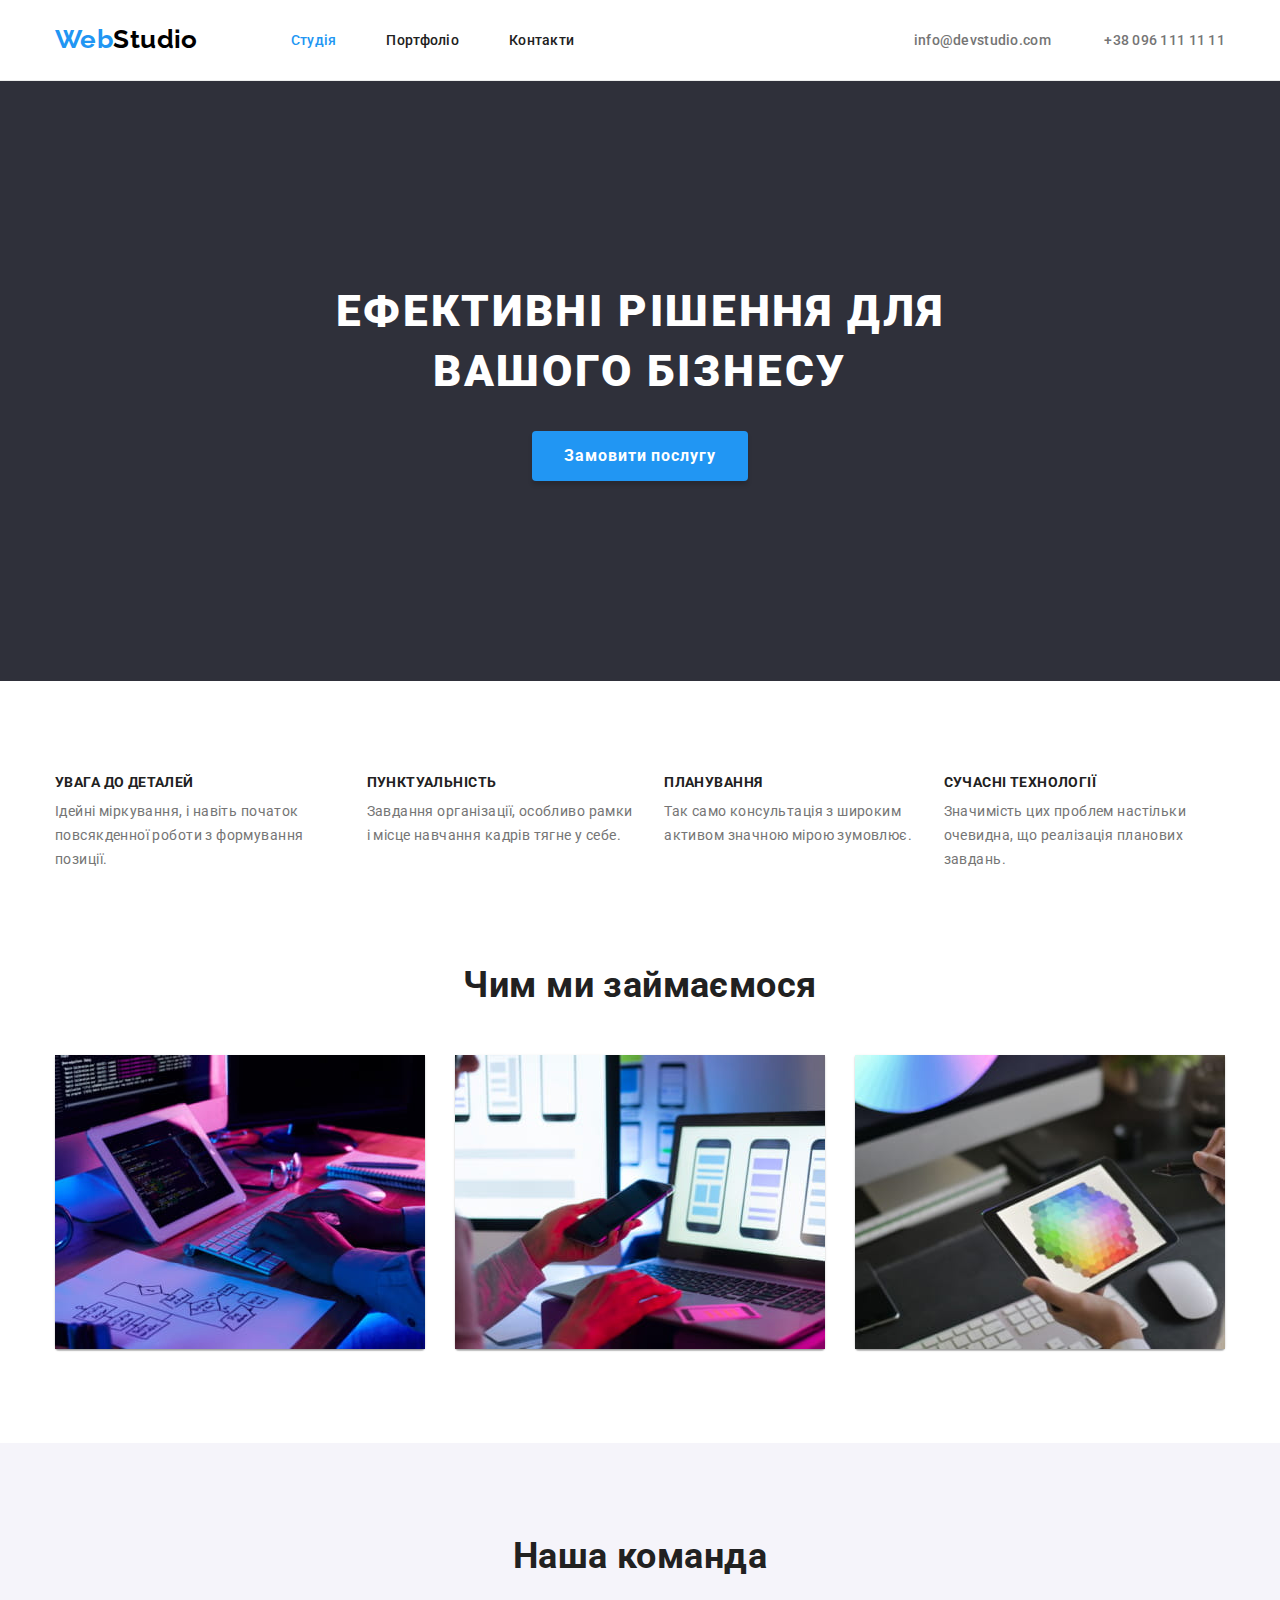
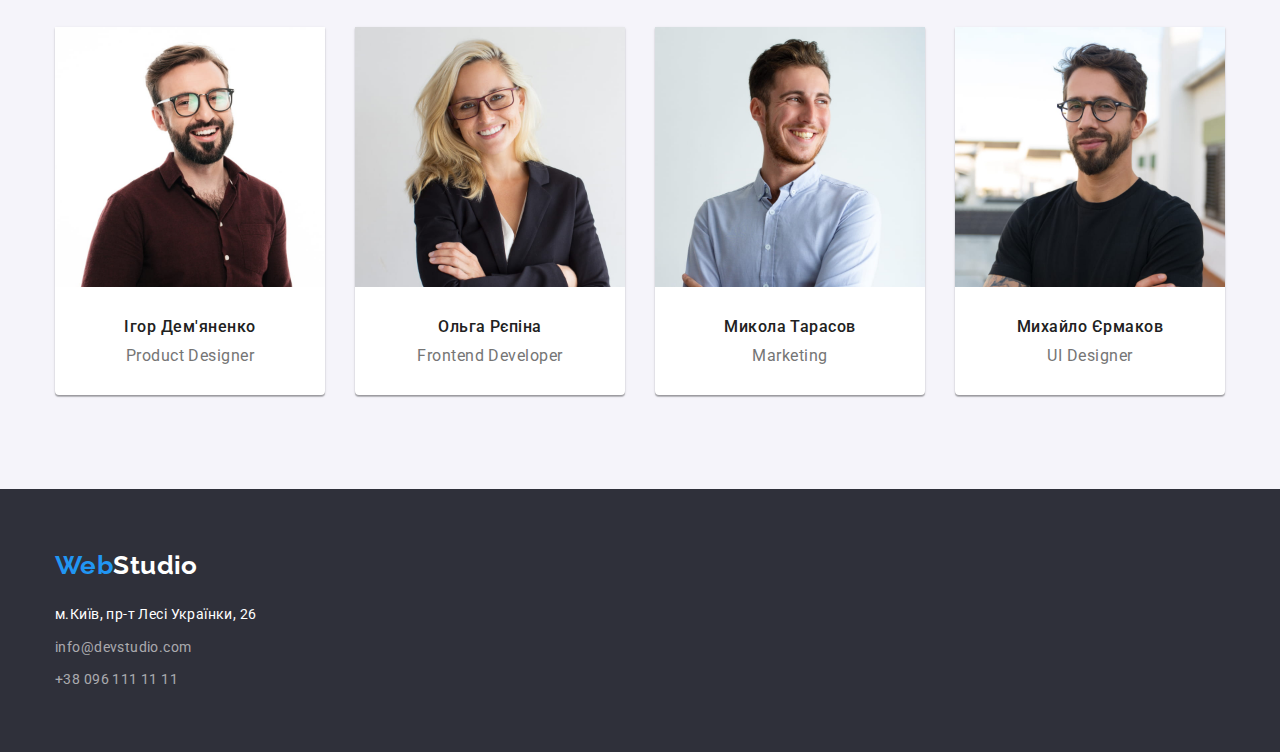
==== commit 68040f37: "update" ====
--- a/index.html
+++ b/index.html
@@ -104,7 +104,7 @@
       <section class="team">
         <div class="container">
         <h2 class="section-head">Наша команда</h2>
-        <ul class="img-list container">
+        <ul class="img-list">
           <li>
             <img
               src="./images/team/team-card-1.jpg"
--- a/css/styles.css
+++ b/css/styles.css
@@ -101,6 +101,7 @@
   padding-left: 0;
   margin: 0;
   margin-left: 93px;
+ 
 }
 .list-features {
   display: flex;
@@ -280,16 +281,16 @@
   padding-bottom: 30px;
 }
 .address {
+  margin-top: 20px;
 }
 .address-list .address-item {
   text-decoration: none;
 }
 .address-list {
   list-style: none;
-  margin-bottom: 10px;
-}
-.address-item:last-child {
-  margin-bottom: 0;
+}
+.address-item:not(:last-child) {
+  margin-bottom: 9px;
 }
 .name-item {
   font-family: 'Roboto';
@@ -311,9 +312,8 @@
   color: var(--title-text-color);
 }
 .footer {
-  color: rgba(255, 255, 255, 0.6);
   background-color: var(--background-footer);
-  padding: 60px;
+  padding: 60px 0;
 }
 .logo-footer {
 }
@@ -348,7 +348,7 @@
   margin-bottom: 50px;
 
   justify-content: center;
-
+  gap: 8px;
   list-style-type: none;
   font-family: inherit;
 }
@@ -356,7 +356,6 @@
   border: none;
 }
 .btn {
-  margin-right: 8px;
   color: var(--main-text-color);
   background-color: var(--background-team);
   font-weight: 500;
@@ -366,7 +365,6 @@
   letter-spacing: 0.03em;
   border-radius: 4px;
   padding: 6px 22px;
-  min-width: 73px;
 }
 .btn:hover {
   color: var(--main-background-color);
@@ -391,12 +389,9 @@
   letter-spacing: 0.03em;
   color: var(--title-text-color);
   margin-top: 4px;
-  margin-left: 24px;
-  margin-bottom: 24px;
 }
 .project-name-text {
-  gap: 30px;
-  background: #ffffff;
+  padding: 20px 24px;
   border: 1px solid #eeeeee;
 }
 .img-portfolio {
@@ -412,9 +407,9 @@
 }
 .img-portfolio li {
 }
-.img-portfolio li:nth-last-child(3n + 1) {
+/* .img-portfolio li:nth-last-child(3n + 1) {
   padding-right: 0px;
-}
+} */
 .main-section {
   padding: 94px 0;
 }
